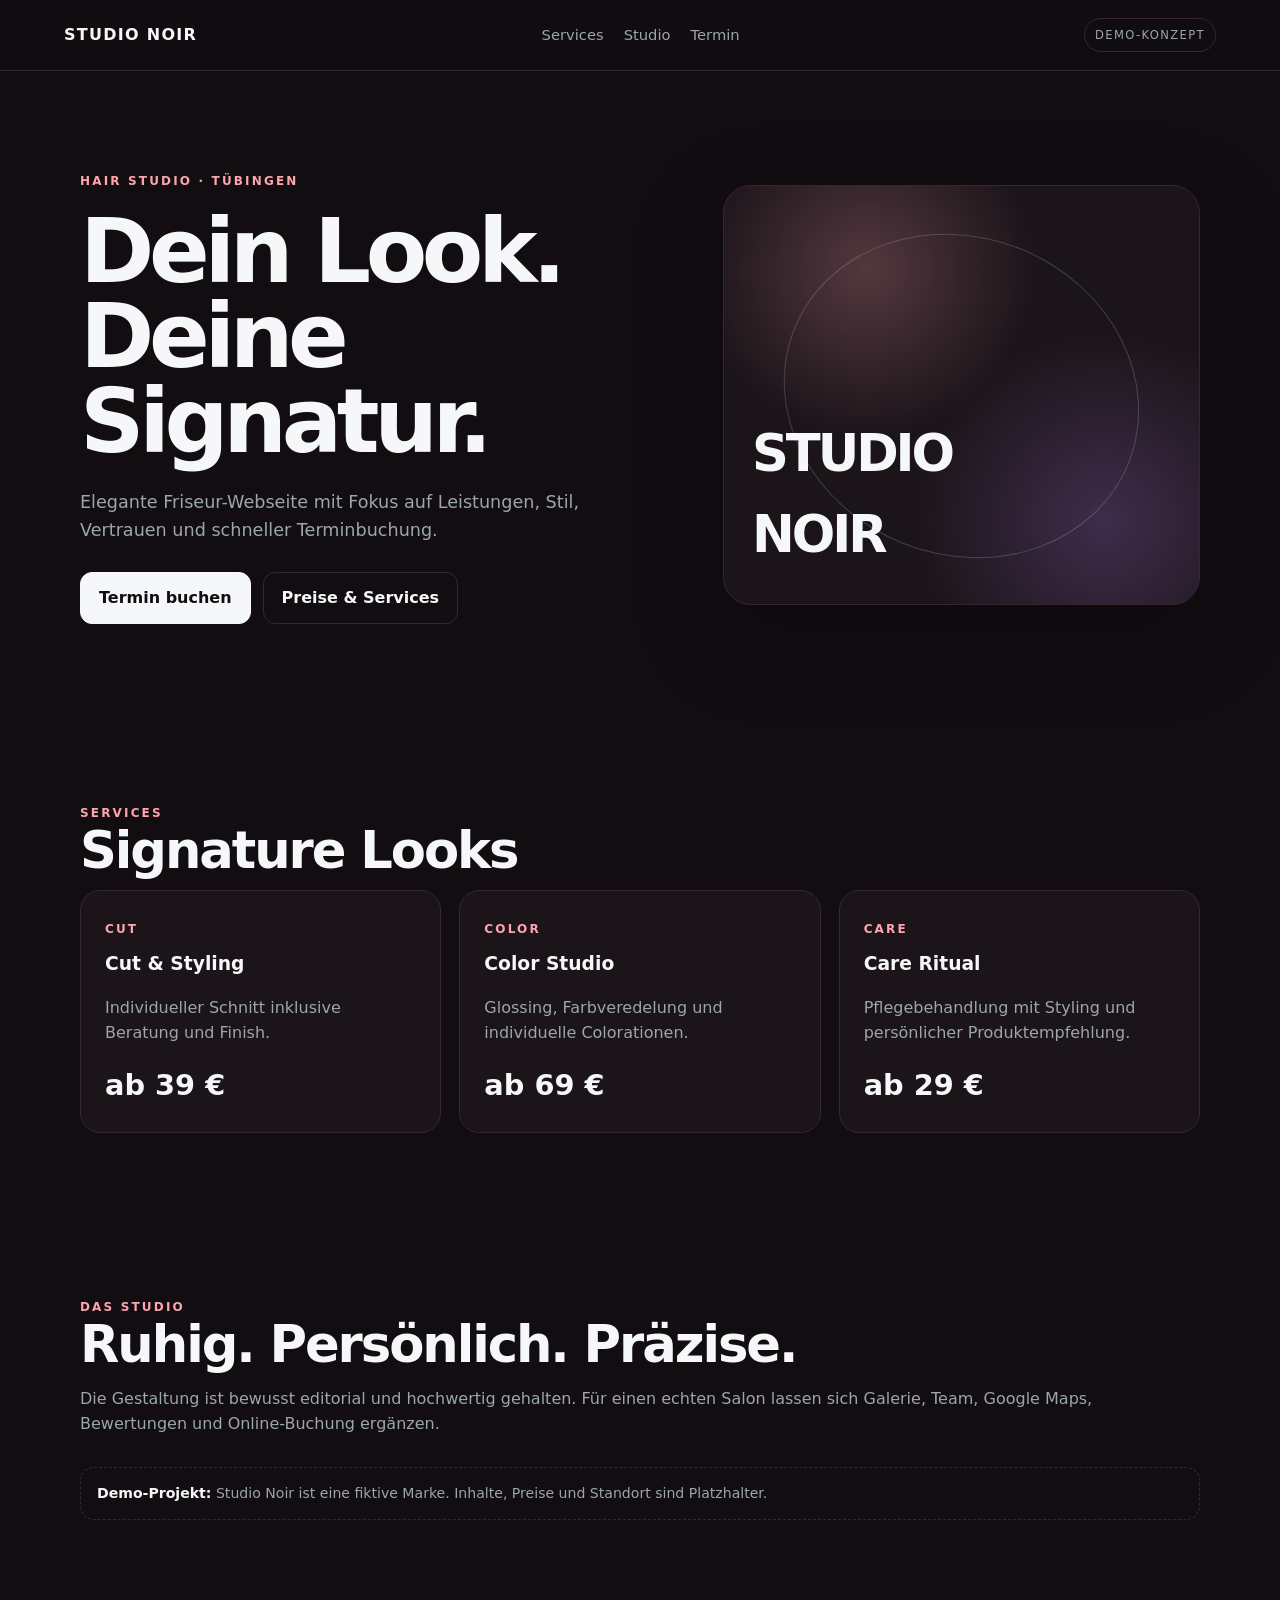
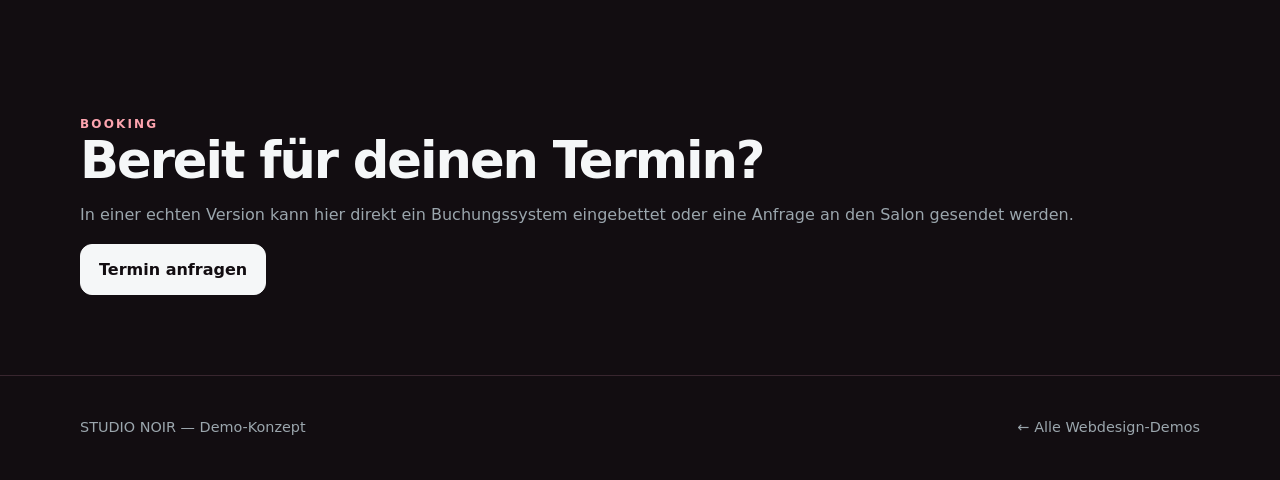
==== hairdresser/index.html @ 089da958 "Add hairdresser website demo" ====
<!doctype html><html lang="de"><head><meta charset="utf-8"><meta name="viewport" content="width=device-width,initial-scale=1"><meta name="description" content="Friseur-Webseite — Konzeptprojekt"><title>STUDIO NOIR — Friseur Demo</title><link rel="stylesheet" href="../demo.css"><style>:root{--accent:#fda4af;--accent-2:#c084fc;--bg:#120d11;--surface:#1b1419;--line:#38262f}</style></head><body><nav class="demo-nav"><a class="brand" href="../">STUDIO NOIR</a><div class="menu"><a href="#services">Services</a><a href="#studio">Studio</a><a href="#booking">Termin</a></div><span class="demo-badge">Demo-Konzept</span></nav><main><section class="hero"><div class="container hero-grid"><div><span class="eyebrow">Hair Studio · Tübingen</span><h1>Dein Look.<br>Deine<br>Signatur.</h1><p>Elegante Friseur-Webseite mit Fokus auf Leistungen, Stil, Vertrauen und schneller Terminbuchung.</p><div class="actions"><a class="btn primary" href="#booking">Termin buchen</a><a class="btn" href="#services">Preise & Services</a></div></div><div class="visual"><div class="visual-label">STUDIO<br>NOIR</div></div></div></section><section id="services" class="section"><div class="container"><span class="eyebrow">Services</span><h2>Signature Looks</h2><div class="cards"><article class="card"><span class="eyebrow">CUT</span><h3>Cut & Styling</h3><p>Individueller Schnitt inklusive Beratung und Finish.</p><strong class="price">ab 39 €</strong></article><article class="card"><span class="eyebrow">COLOR</span><h3>Color Studio</h3><p>Glossing, Farbveredelung und individuelle Colorationen.</p><strong class="price">ab 69 €</strong></article><article class="card"><span class="eyebrow">CARE</span><h3>Care Ritual</h3><p>Pflegebehandlung mit Styling und persönlicher Produktempfehlung.</p><strong class="price">ab 29 €</strong></article></div></div></section><section id="studio" class="section"><div class="container"><span class="eyebrow">Das Studio</span><h2>Ruhig. Persönlich. Präzise.</h2><p class="muted">Die Gestaltung ist bewusst editorial und hochwertig gehalten. Für einen echten Salon lassen sich Galerie, Team, Google Maps, Bewertungen und Online-Buchung ergänzen.</p><div class="demo-note"><strong>Demo-Projekt:</strong> Studio Noir ist eine fiktive Marke. Inhalte, Preise und Standort sind Platzhalter.</div></div></section><section id="booking" class="section"><div class="container"><span class="eyebrow">Booking</span><h2>Bereit für deinen Termin?</h2><p class="muted">In einer echten Version kann hier direkt ein Buchungssystem eingebettet oder eine Anfrage an den Salon gesendet werden.</p><a class="btn primary" href="mailto:demo@example.com">Termin anfragen</a></div></section></main><footer class="footer"><div class="container footer-inner"><span>STUDIO NOIR — Demo-Konzept</span><a href="../">← Alle Webdesign-Demos</a></div></footer></body></html>
---- demo.css ----
:root{--bg:#0b0d0f;--surface:#12161a;--text:#f5f7f8;--muted:#9ba6ad;--line:#263038;--accent:#7dd3fc;--accent-2:#a78bfa}*{box-sizing:border-box}html{scroll-behavior:smooth}body{margin:0;background:var(--bg);color:var(--text);font-family:Inter,ui-sans-serif,system-ui,-apple-system,BlinkMacSystemFont,"Segoe UI",sans-serif;line-height:1.6}a{color:inherit;text-decoration:none}.demo-nav{position:sticky;top:0;z-index:20;display:flex;justify-content:space-between;align-items:center;padding:18px 5vw;background:color-mix(in srgb,var(--bg) 88%,transparent);backdrop-filter:blur(14px);border-bottom:1px solid var(--line)}.brand{font-weight:800;letter-spacing:.08em}.demo-badge{font-size:.72rem;text-transform:uppercase;letter-spacing:.12em;padding:7px 10px;border:1px solid var(--line);border-radius:999px;color:var(--muted)}.container{width:min(1120px,90vw);margin:auto}.hero{min-height:72vh;display:grid;place-items:center;padding:90px 0}.hero-grid{display:grid;grid-template-columns:1.1fr .9fr;gap:60px;align-items:center}.eyebrow{font-size:.75rem;text-transform:uppercase;letter-spacing:.18em;color:var(--accent);font-weight:800}.hero h1{font-size:clamp(3rem,7vw,6.8rem);line-height:.95;margin:16px 0 24px;letter-spacing:-.06em}.hero p{max-width:620px;color:var(--muted);font-size:1.1rem}.actions{display:flex;gap:12px;flex-wrap:wrap;margin-top:28px}.btn{display:inline-flex;align-items:center;justify-content:center;padding:12px 18px;border-radius:12px;border:1px solid var(--line);font-weight:700}.btn.primary{background:var(--text);color:var(--bg);border-color:var(--text)}.visual{min-height:420px;border:1px solid var(--line);border-radius:28px;background:radial-gradient(circle at 30% 20%,color-mix(in srgb,var(--accent) 25%,transparent),transparent 36%),radial-gradient(circle at 80% 80%,color-mix(in srgb,var(--accent-2) 22%,transparent),transparent 38%),var(--surface);position:relative;overflow:hidden;box-shadow:0 30px 90px rgba(0,0,0,.3)}.visual:before{content:"";position:absolute;inset:12%;border:1px solid color-mix(in srgb,var(--text) 18%,transparent);border-radius:50%;transform:rotate(22deg)}.visual-label{position:absolute;bottom:28px;left:28px;font-size:clamp(2rem,4vw,4rem);font-weight:900;letter-spacing:-.06em}.section{padding:80px 0}.section h2{font-size:clamp(2rem,4vw,3.5rem);line-height:1;margin:0 0 14px;letter-spacing:-.04em}.muted{color:var(--muted)}.cards{display:grid;grid-template-columns:repeat(3,1fr);gap:18px}.card{background:var(--surface);border:1px solid var(--line);border-radius:20px;padding:24px}.card h3{margin:8px 0}.card p{color:var(--muted)}.price{font-size:1.8rem;font-weight:800}.footer{padding:40px 0;border-top:1px solid var(--line);color:var(--muted);font-size:.9rem}.footer-inner{display:flex;justify-content:space-between;gap:20px;flex-wrap:wrap}.demo-note{margin:30px 0;padding:14px 16px;border:1px dashed var(--line);border-radius:14px;color:var(--muted);font-size:.88rem}.demo-note strong{color:var(--text)}.menu{display:flex;gap:20px;color:var(--muted);font-size:.92rem}.menu a:hover{color:var(--text)}@media(max-width:800px){.hero-grid{grid-template-columns:1fr;gap:35px}.visual{min-height:300px}.cards{grid-template-columns:1fr}.menu{display:none}.hero{padding:60px 0}.section{padding:55px 0}}
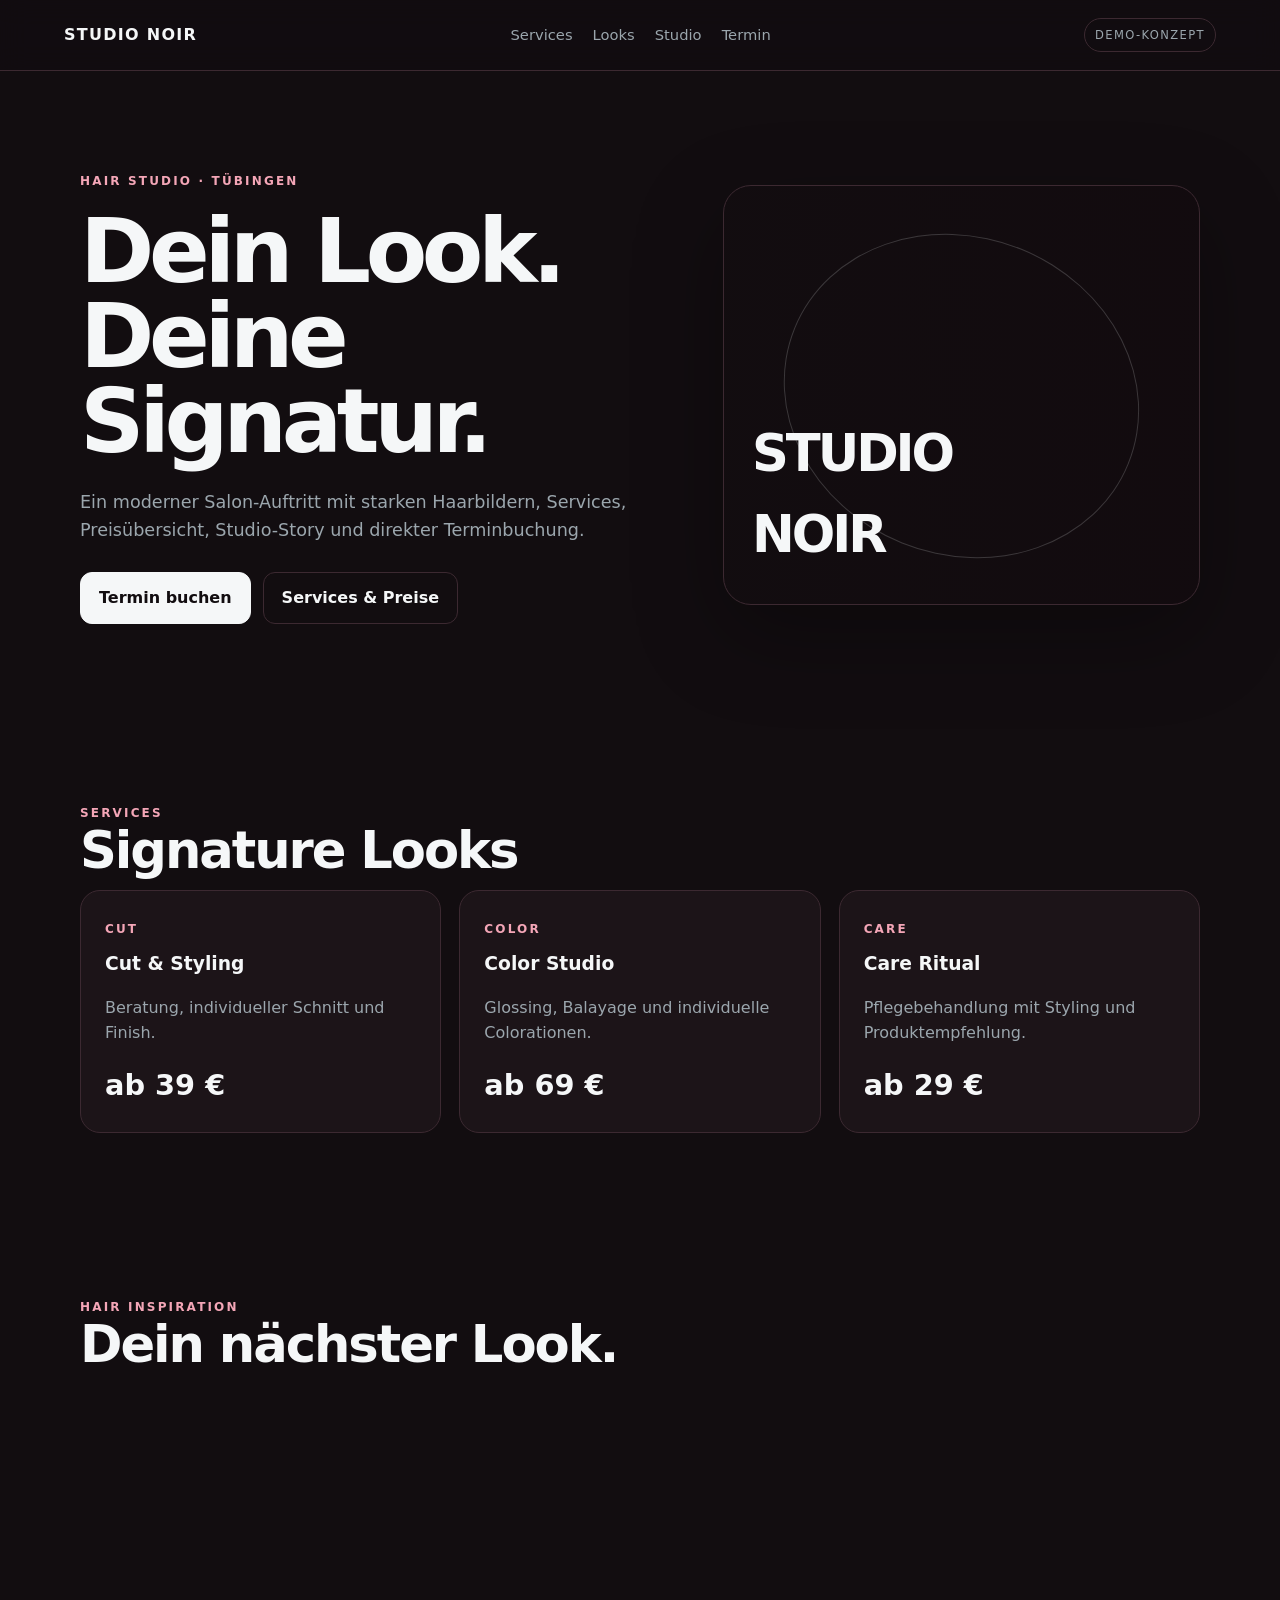
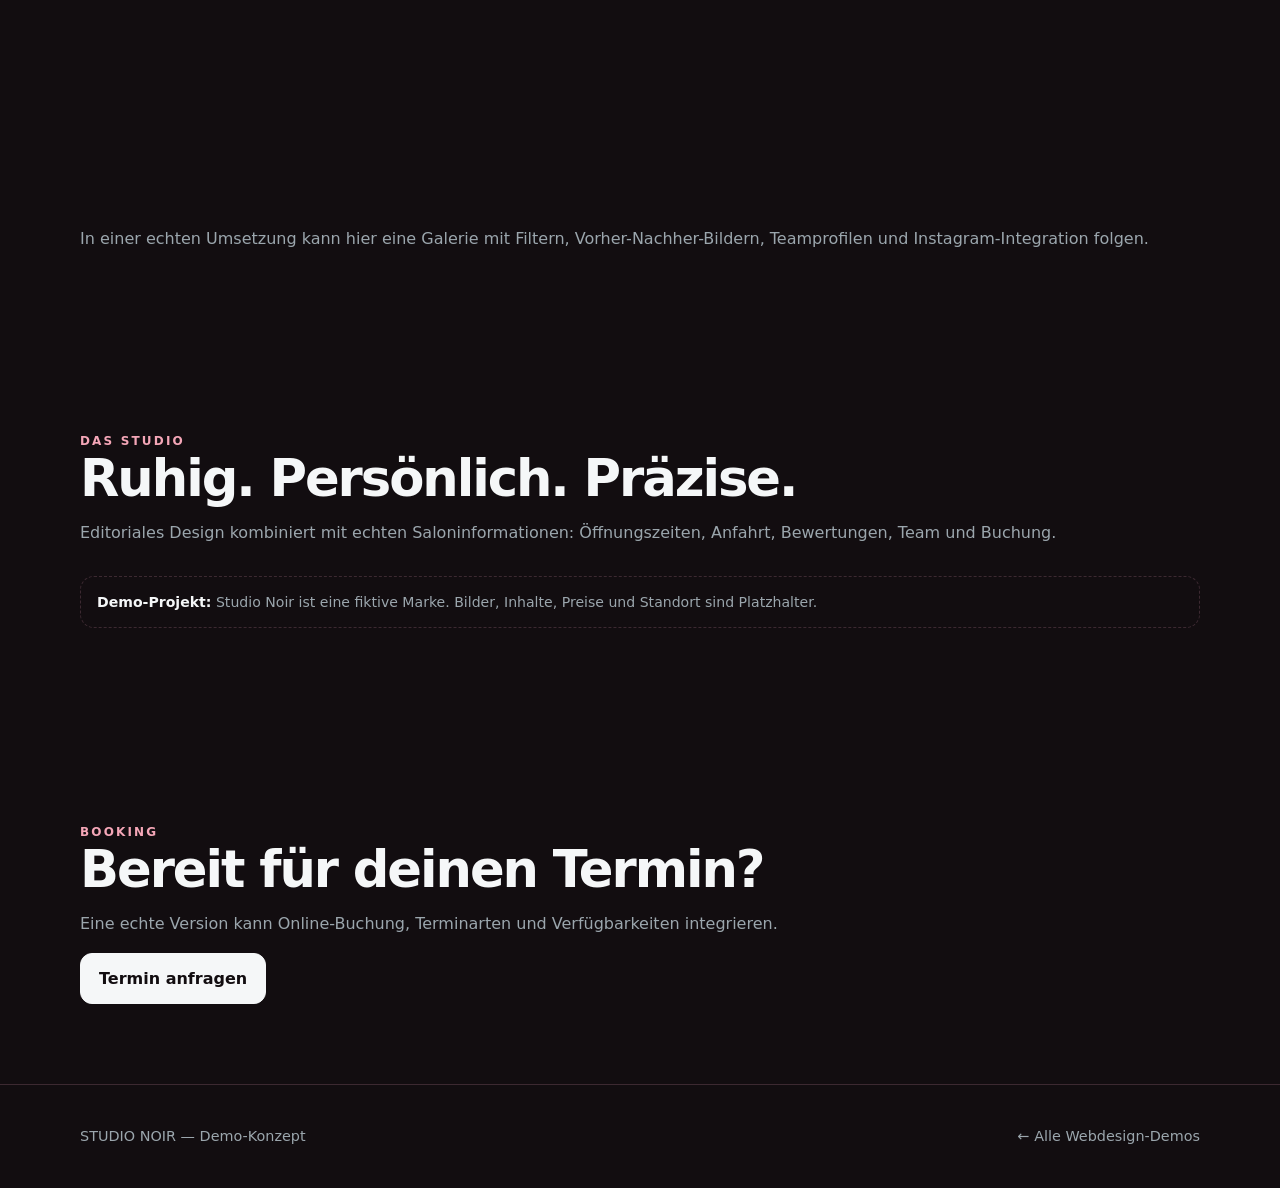
==== commit c8d91602: "feat: enhance hairdresser demo with hairstyle imagery" ====
--- a/hairdresser/index.html
+++ b/hairdresser/index.html
@@ -1 +1 @@
-<!doctype html><html lang="de"><head><meta charset="utf-8"><meta name="viewport" content="width=device-width,initial-scale=1"><meta name="description" content="Friseur-Webseite — Konzeptprojekt"><title>STUDIO NOIR — Friseur Demo</title><link rel="stylesheet" href="../demo.css"><style>:root{--accent:#fda4af;--accent-2:#c084fc;--bg:#120d11;--surface:#1b1419;--line:#38262f}</style></head><body><nav class="demo-nav"><a class="brand" href="../">STUDIO NOIR</a><div class="menu"><a href="#services">Services</a><a href="#studio">Studio</a><a href="#booking">Termin</a></div><span class="demo-badge">Demo-Konzept</span></nav><main><section class="hero"><div class="container hero-grid"><div><span class="eyebrow">Hair Studio · Tübingen</span><h1>Dein Look.<br>Deine<br>Signatur.</h1><p>Elegante Friseur-Webseite mit Fokus auf Leistungen, Stil, Vertrauen und schneller Terminbuchung.</p><div class="actions"><a class="btn primary" href="#booking">Termin buchen</a><a class="btn" href="#services">Preise & Services</a></div></div><div class="visual"><div class="visual-label">STUDIO<br>NOIR</div></div></div></section><section id="services" class="section"><div class="container"><span class="eyebrow">Services</span><h2>Signature Looks</h2><div class="cards"><article class="card"><span class="eyebrow">CUT</span><h3>Cut & Styling</h3><p>Individueller Schnitt inklusive Beratung und Finish.</p><strong class="price">ab 39 €</strong></article><article class="card"><span class="eyebrow">COLOR</span><h3>Color Studio</h3><p>Glossing, Farbveredelung und individuelle Colorationen.</p><strong class="price">ab 69 €</strong></article><article class="card"><span class="eyebrow">CARE</span><h3>Care Ritual</h3><p>Pflegebehandlung mit Styling und persönlicher Produktempfehlung.</p><strong class="price">ab 29 €</strong></article></div></div></section><section id="studio" class="section"><div class="container"><span class="eyebrow">Das Studio</span><h2>Ruhig. Persönlich. Präzise.</h2><p class="muted">Die Gestaltung ist bewusst editorial und hochwertig gehalten. Für einen echten Salon lassen sich Galerie, Team, Google Maps, Bewertungen und Online-Buchung ergänzen.</p><div class="demo-note"><strong>Demo-Projekt:</strong> Studio Noir ist eine fiktive Marke. Inhalte, Preise und Standort sind Platzhalter.</div></div></section><section id="booking" class="section"><div class="container"><span class="eyebrow">Booking</span><h2>Bereit für deinen Termin?</h2><p class="muted">In einer echten Version kann hier direkt ein Buchungssystem eingebettet oder eine Anfrage an den Salon gesendet werden.</p><a class="btn primary" href="mailto:demo@example.com">Termin anfragen</a></div></section></main><footer class="footer"><div class="container footer-inner"><span>STUDIO NOIR — Demo-Konzept</span><a href="../">← Alle Webdesign-Demos</a></div></footer></body></html>+<!doctype html><html lang="de"><head><meta charset="utf-8"><meta name="viewport" content="width=device-width,initial-scale=1"><meta name="description" content="STUDIO NOIR — Friseur Demo-Konzept"><title>STUDIO NOIR — Hair Studio</title><link rel="stylesheet" href="../demo.css"><style>:root{--accent:#f4a6b7;--accent-2:#c084fc;--bg:#120d10;--surface:#1d1519;--line:#3c2931}.hero .visual{background:linear-gradient(90deg,rgba(18,10,14,.15),rgba(18,10,14,.7)),url('https://images.unsplash.com/photo-1521590832167-7bcbfaa6381f?auto=format&fit=crop&w=1400&q=85') center/cover}.look-photo{min-height:420px;border-radius:20px;background:url('https://images.unsplash.com/photo-1560869713-7d0a29430803?auto=format&fit=crop&w=1200&q=85') center/cover}.card{background:#1c1418}</style></head><body><nav class="demo-nav"><a class="brand" href="../">STUDIO NOIR</a><div class="menu"><a href="#services">Services</a><a href="#looks">Looks</a><a href="#studio">Studio</a><a href="#booking">Termin</a></div><span class="demo-badge">Demo-Konzept</span></nav><main><section class="hero"><div class="container hero-grid"><div><span class="eyebrow">Hair Studio · Tübingen</span><h1>Dein Look.<br>Deine<br>Signatur.</h1><p>Ein moderner Salon-Auftritt mit starken Haarbildern, Services, Preisübersicht, Studio-Story und direkter Terminbuchung.</p><div class="actions"><a class="btn primary" href="#booking">Termin buchen</a><a class="btn" href="#services">Services & Preise</a></div></div><div class="visual"><div class="visual-label">STUDIO<br>NOIR</div></div></div></section><section id="services" class="section"><div class="container"><span class="eyebrow">Services</span><h2>Signature Looks</h2><div class="cards"><article class="card"><span class="eyebrow">CUT</span><h3>Cut & Styling</h3><p>Beratung, individueller Schnitt und Finish.</p><strong class="price">ab 39 €</strong></article><article class="card"><span class="eyebrow">COLOR</span><h3>Color Studio</h3><p>Glossing, Balayage und individuelle Colorationen.</p><strong class="price">ab 69 €</strong></article><article class="card"><span class="eyebrow">CARE</span><h3>Care Ritual</h3><p>Pflegebehandlung mit Styling und Produktempfehlung.</p><strong class="price">ab 29 €</strong></article></div></div></section><section id="looks" class="section"><div class="container"><span class="eyebrow">Hair Inspiration</span><h2>Dein nächster Look.</h2><div class="look-photo"></div><p class="muted" style="margin-top:22px">In einer echten Umsetzung kann hier eine Galerie mit Filtern, Vorher-Nachher-Bildern, Teamprofilen und Instagram-Integration folgen.</p></div></section><section id="studio" class="section"><div class="container"><span class="eyebrow">Das Studio</span><h2>Ruhig. Persönlich. Präzise.</h2><p class="muted">Editoriales Design kombiniert mit echten Saloninformationen: Öffnungszeiten, Anfahrt, Bewertungen, Team und Buchung.</p><div class="demo-note"><strong>Demo-Projekt:</strong> Studio Noir ist eine fiktive Marke. Bilder, Inhalte, Preise und Standort sind Platzhalter.</div></div></section><section id="booking" class="section"><div class="container"><span class="eyebrow">Booking</span><h2>Bereit für deinen Termin?</h2><p class="muted">Eine echte Version kann Online-Buchung, Terminarten und Verfügbarkeiten integrieren.</p><a class="btn primary" href="mailto:demo@example.com?subject=Termin">Termin anfragen</a></div></section></main><footer class="footer"><div class="container footer-inner"><span>STUDIO NOIR — Demo-Konzept</span><a href="../">← Alle Webdesign-Demos</a></div></footer></body></html>
